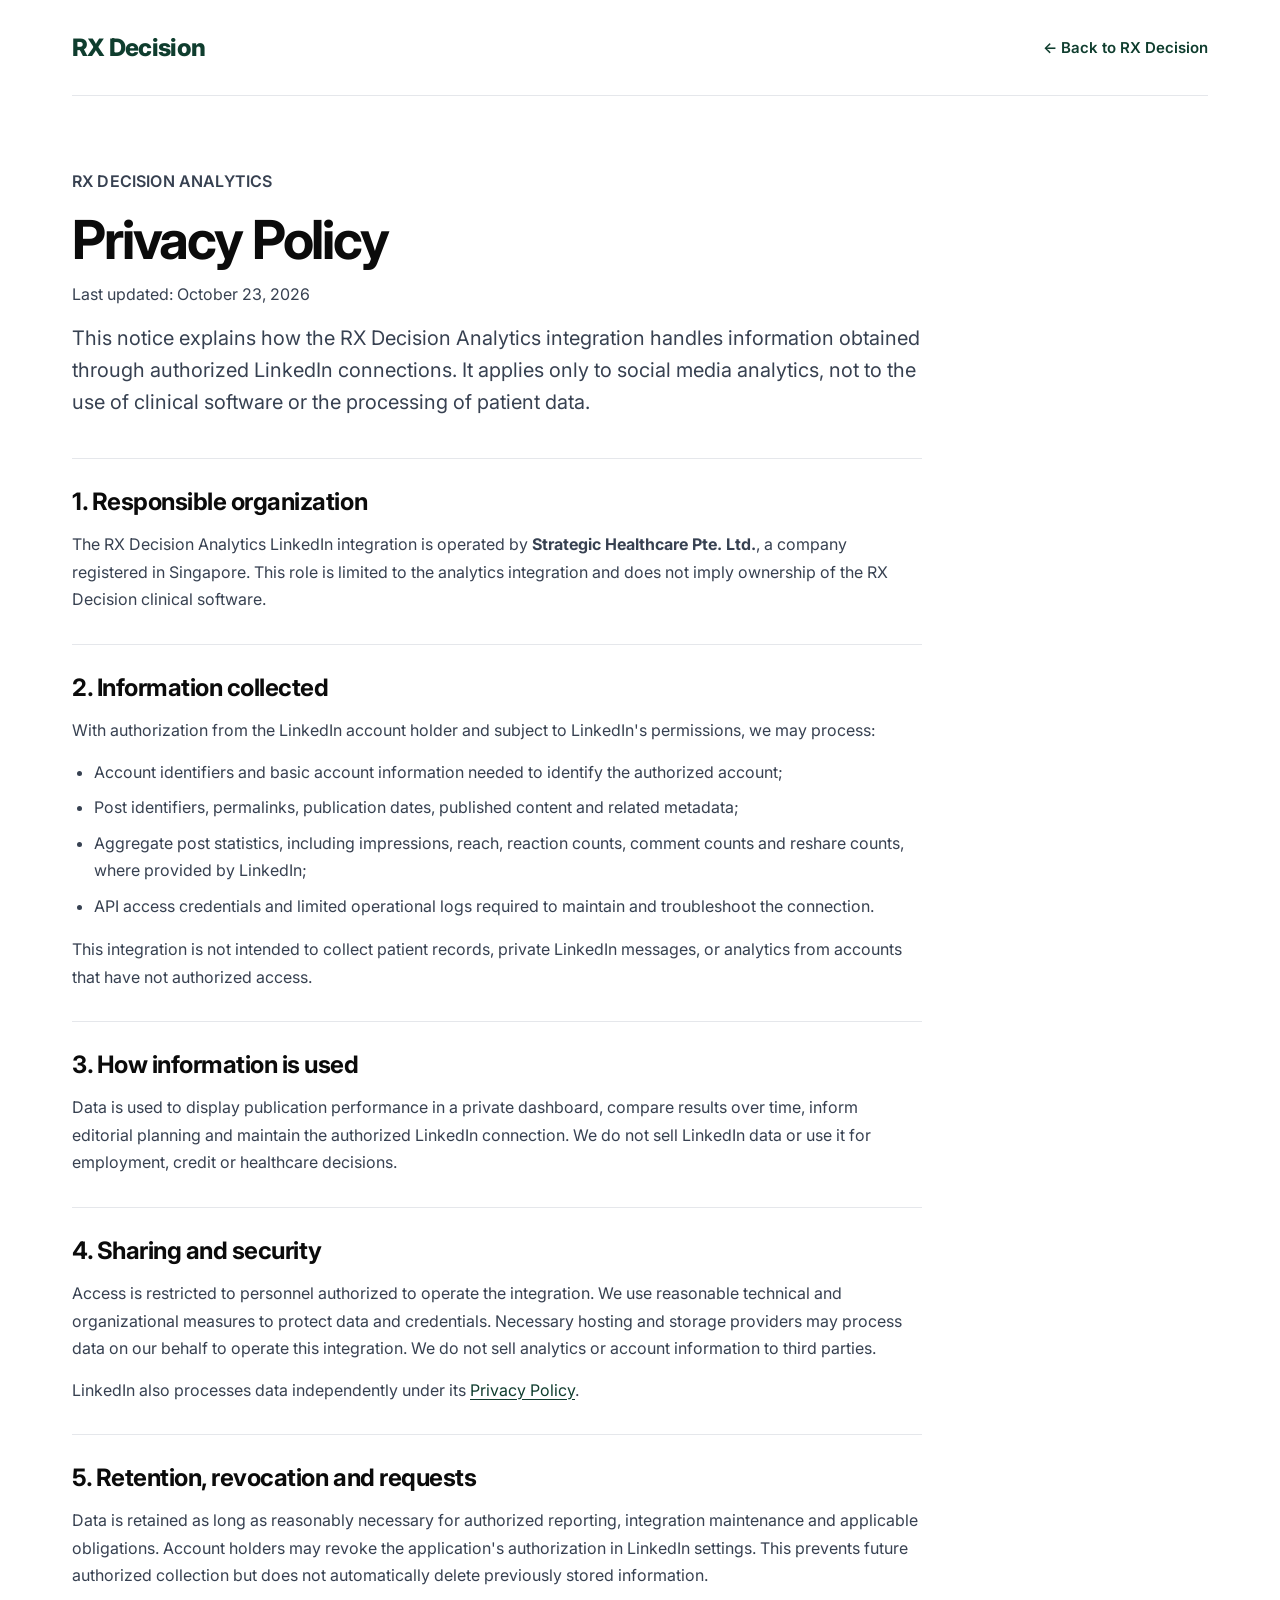
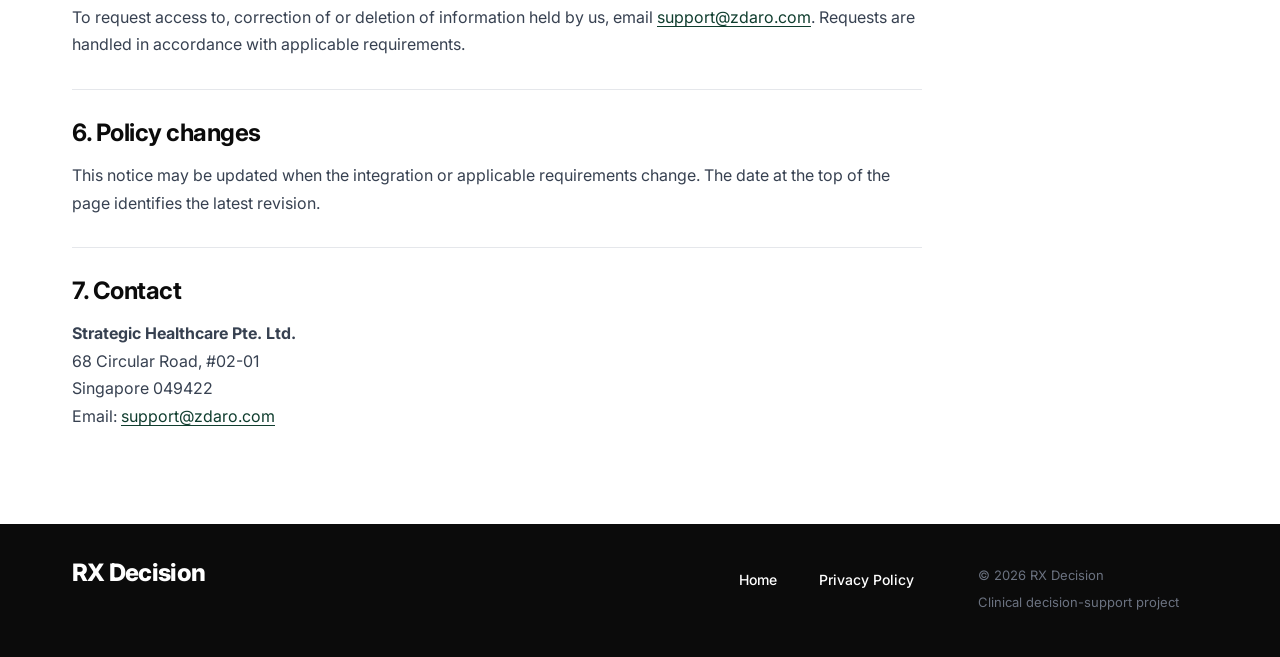
==== privacy.html @ 97bc3e49 "Add narrowly scoped privacy notice for LinkedIn Analytics" ====
<!doctype html>
<html lang="en">
<head>
  <meta charset="utf-8">
  <meta name="viewport" content="width=device-width, initial-scale=1">
  <title>Privacy Policy | RX Decision Analytics</title>
  <meta name="description" content="Privacy notice for the RX Decision Analytics LinkedIn integration, operated by Strategic Healthcare Pte. Ltd.">
  <meta name="theme-color" content="#0F3D2E">
  <link rel="canonical" href="https://rxdecision.com/privacy.html">
  <link rel="icon" type="image/svg+xml" href="/assets/favicon.svg">
  <link rel="preconnect" href="https://fonts.googleapis.com">
  <link rel="preconnect" href="https://fonts.gstatic.com" crossorigin>
  <link href="https://fonts.googleapis.com/css2?family=Inter:wght@400;500;600;700;800&display=swap" rel="stylesheet">
  <link rel="stylesheet" href="/styles.css">
  <style>
    .legal-brand{color:#0F3D2E;font-size:24px;letter-spacing:-.03em;font-weight:800}
    .legal-back{color:#0F3D2E;font-size:15px;font-weight:600}
    .legal-main{padding:72px 0 94px}
    .legal-copy{max-width:850px}
    .legal-copy h1{font-size:clamp(40px,4.2vw,58px);line-height:1.1;letter-spacing:-.04em;margin:0 0 12px}
    .legal-date{font-size:14px;color:#6B7280;margin:0 0 36px}
    .legal-intro{font-size:20px!important;line-height:1.6!important;color:#374151;margin-bottom:40px!important}
    .legal-copy section{border-top:1px solid #E5E7EB;margin-top:30px;padding-top:27px}
    .legal-copy h2{font-size:24px;letter-spacing:-.02em;line-height:1.3;margin:0 0 14px}
    .legal-copy p,.legal-copy li,.legal-copy address{font-size:16px;line-height:1.72;color:#374151}
    .legal-copy p{margin:0 0 14px}
    .legal-copy ul{padding-left:22px;margin:0 0 16px}
    .legal-copy li{margin-bottom:8px}
    .legal-copy a{color:#0F3D2E;text-decoration:underline;text-underline-offset:3px}
    .legal-copy address{font-style:normal}
    @media(max-width:820px){.legal-main{padding:48px 0 70px}.legal-intro{font-size:18px!important}}
    @media(max-width:520px){.legal-back{font-size:13px}.legal-brand{font-size:21px}.legal-copy h2{font-size:22px}.legal-copy p,.legal-copy li,.legal-copy address{font-size:15px}}
  </style>
</head>
<body>
  <header class="site-header">
    <div class="shell header-inner">
      <a class="legal-brand" href="/" aria-label="RX Decision home">RX Decision</a>
      <a class="legal-back" href="/">← Back to RX Decision</a>
    </div>
  </header>

  <main class="legal-main">
    <div class="shell">
      <article class="legal-copy">
        <p class="eyebrow">RX DECISION ANALYTICS</p>
        <h1>Privacy Policy</h1>
        <p class="legal-date">Last updated: October 23, 2026</p>
        <p class="legal-intro">
          This notice explains how the RX Decision Analytics integration handles information
          obtained through authorized LinkedIn connections. It applies only to social media
          analytics, not to the use of clinical software or the processing of patient data.
        </p>

        <section>
          <h2>1. Responsible organization</h2>
          <p>
            The RX Decision Analytics LinkedIn integration is operated by
            <strong>Strategic Healthcare Pte. Ltd.</strong>, a company registered in Singapore.
            This role is limited to the analytics integration and does not imply ownership
            of the RX Decision clinical software.
          </p>
        </section>
        <section>
          <h2>2. Information collected</h2>
          <p>With authorization from the LinkedIn account holder and subject to LinkedIn's permissions, we may process:</p>
          <ul>
            <li>Account identifiers and basic account information needed to identify the authorized account;</li>
            <li>Post identifiers, permalinks, publication dates, published content and related metadata;</li>
            <li>Aggregate post statistics, including impressions, reach, reaction counts, comment counts and reshare counts, where provided by LinkedIn;</li>
            <li>API access credentials and limited operational logs required to maintain and troubleshoot the connection.</li>
          </ul>
          <p>
            This integration is not intended to collect patient records, private LinkedIn messages,
            or analytics from accounts that have not authorized access.
          </p>
        </section>
        <section>
          <h2>3. How information is used</h2>
          <p>
            Data is used to display publication performance in a private dashboard, compare results
            over time, inform editorial planning and maintain the authorized LinkedIn connection.
            We do not sell LinkedIn data or use it for employment, credit or healthcare decisions.
          </p>
        </section>
        <section>
          <h2>4. Sharing and security</h2>
          <p>
            Access is restricted to personnel authorized to operate the integration. We use reasonable
            technical and organizational measures to protect data and credentials. Necessary hosting
            and storage providers may process data on our behalf to operate this integration.
            We do not sell analytics or account information to third parties.
          </p>
          <p>
            LinkedIn also processes data independently under its
            <a href="https://www.linkedin.com/legal/privacy-policy" rel="noopener noreferrer" target="_blank">Privacy Policy</a>.
          </p>
        </section>
        <section>
          <h2>5. Retention, revocation and requests</h2>
          <p>
            Data is retained as long as reasonably necessary for authorized reporting,
            integration maintenance and applicable obligations. Account holders may revoke
            the application's authorization in LinkedIn settings. This prevents future
            authorized collection but does not automatically delete previously stored information.
          </p>
          <p>
            To request access to, correction of or deletion of information held by us, email
            <a href="mailto:support@zdaro.com">support@zdaro.com</a>.
            Requests are handled in accordance with applicable requirements.
          </p>
        </section>
        <section>
          <h2>6. Policy changes</h2>
          <p>
            This notice may be updated when the integration or applicable requirements change.
            The date at the top of the page identifies the latest revision.
          </p>
        </section>
        <section>
          <h2>7. Contact</h2>
          <address>
            <strong>Strategic Healthcare Pte. Ltd.</strong><br>
            68 Circular Road, #02-01<br>
            Singapore 049422<br>
            Email: <a href="mailto:support@zdaro.com">support@zdaro.com</a>
          </address>
        </section>
      </article>
    </div>
  </main>

  <footer class="site-footer">
    <div class="shell footer-grid">
      <a href="/" class="legal-brand" style="color:#fff">RX Decision</a>
      <div class="footer-links">
        <a href="/">Home</a>
        <a href="/privacy.html" aria-current="page">Privacy Policy</a>
      </div>
      <div class="footer-meta">
        <p>© 2026 RX Decision</p>
        <p>Clinical decision-support project</p>
      </div>
    </div>
  </footer>
</body>
</html>
---- styles.css ----
:root {
  --green: #0F3D2E;
  --black: #0B0B0B;
  --cool-gray: #6B7280;
  --light-gray: #E5E7EB;
  --white: #FFFFFF;
  --shell: 1296px;
  --page-pad: 72px;
}

* { box-sizing: border-box; }
html { scroll-behavior: smooth; }
body {
  margin: 0;
  color: var(--black);
  background: var(--white);
  font-family: "Inter", Arial, sans-serif;
  -webkit-font-smoothing: antialiased;
  text-rendering: optimizeLegibility;
}
a { color: inherit; text-decoration: none; }
img { display: block; max-width: 100%; }
button, a { -webkit-tap-highlight-color: transparent; }

.shell {
  width: min(calc(100% - (var(--page-pad) * 2)), var(--shell));
  margin: 0 auto;
}

.site-header { background: var(--white); }
.header-inner {
  height: 96px;
  display: flex;
  align-items: center;
  justify-content: space-between;
  border-bottom: 1px solid var(--light-gray);
}
.brand img { width: 240px; height: auto; }
.desktop-nav { display: flex; align-items: center; gap: 38px; font-size: 16px; font-weight: 500; }
.desktop-nav > a:not(.button) { transition: color .2s ease; }
.desktop-nav > a:not(.button):hover { color: var(--green); }

.button {
  display: inline-flex;
  align-items: center;
  justify-content: center;
  gap: 10px;
  min-height: 56px;
  padding: 0 26px;
  border-radius: 8px;
  font-size: 17px;
  font-weight: 600;
  line-height: 1;
  transition: transform .18s ease, background .18s ease, color .18s ease, border-color .18s ease;
}
.button:hover { transform: translateY(-1px); }
.button-primary { background: var(--green); color: var(--white); }
.button-primary:hover { background: #0B3225; }
.button-nav { min-height: 52px; padding-inline: 23px; font-size: 16px; }
.button-outline { border: 1px solid var(--white); color: var(--white); min-width: 248px; }
.button-outline:hover { color: var(--green); background: var(--white); }

.menu-toggle, .mobile-menu { display: none; }

.hero { padding: 74px 0 92px; }
.hero-grid { display: block; }
.hero-copy { max-width: 850px; }
.eyebrow {
  margin: 0 0 22px;
  color: var(--cool-gray);
  font-size: 13px;
  line-height: 20px;
  font-weight: 600;
  letter-spacing: .01em;
}
.hero-copy h1 {
  max-width: 820px;
  margin: 0 0 20px;
  font-size: clamp(46px, 3.45vw, 50px);
  line-height: 1.08;
  letter-spacing: -0.035em;
  font-weight: 800;
}
.hero-support {
  margin: 0 0 30px;
  color: var(--green);
  font-size: 18px;
  line-height: 1.6;
  font-weight: 500;
}
.hero-support span { margin-left: 10px; }

.origin-section { border-top: 1px solid var(--light-gray); padding: 62px 0 56px; }
.origin-grid { display: grid; grid-template-columns: 208px 1fr; gap: 46px; align-items: center; }
.portrait { width: 208px; height: 208px; border-radius: 50%; object-fit: cover; }
.origin-copy .eyebrow { margin-bottom: 10px; }
.person-name { margin: 0 0 7px; font-size: 20px; line-height: 28px; font-weight: 700; }
.person-role { margin: 0 0 25px; color: var(--cool-gray); font-size: 16px; line-height: 24px; }
.origin-copy h2 { margin: 0 0 10px; font-size: 38px; line-height: 1.18; letter-spacing: -0.025em; }
.origin-body { margin: 0; color: var(--cool-gray); font-size: 19px; line-height: 1.55; }

.follow-section { background: var(--green); color: var(--white); padding: 48px 0 52px; }
.follow-grid { display: grid; grid-template-columns: 1fr auto; align-items: center; gap: 50px; }
.eyebrow-light { color: var(--white); opacity: .92; margin-bottom: 12px; }
.follow-section h2 { margin: 0 0 8px; font-size: 44px; line-height: 1.2; letter-spacing: -0.03em; }
.follow-section p:not(.eyebrow) { margin: 0; font-size: 18px; line-height: 28px; }

.site-footer { background: var(--black); color: var(--white); padding: 34px 0 38px; }
.footer-grid { display: grid; grid-template-columns: 1fr auto auto; align-items: start; gap: 64px; }
.footer-brand img { width: 220px; height: auto; }
.footer-links { display: flex; gap: 42px; padding-top: 13px; font-size: 14px; font-weight: 500; }
.footer-meta { padding-top: 7px; min-width: 230px; }
.footer-meta p { margin: 0 0 7px; color: var(--cool-gray); font-size: 13px; line-height: 20px; }

@media (max-width: 1100px) {
  :root { --page-pad: 40px; }
  .hero-copy h1 { font-size: 46px; }
  .desktop-nav { gap: 24px; }
}

@media (max-width: 820px) {
  :root { --page-pad: 22px; }
  .header-inner { height: 78px; }
  .brand img { width: 176px; }
  .desktop-nav { display: none; }
  .menu-toggle {
    display: inline-flex;
    width: 42px; height: 42px;
    padding: 11px;
    border: 0;
    border-radius: 8px;
    background: transparent;
    flex-direction: column;
    justify-content: center;
    gap: 5px;
  }
  .menu-toggle span { display: block; width: 20px; height: 2px; background: var(--black); }
  .mobile-menu {
    position: absolute;
    z-index: 20;
    left: 0; right: 0;
    display: grid;
    gap: 0;
    background: var(--white);
    border-bottom: 1px solid var(--light-gray);
    box-shadow: 0 16px 32px rgba(11,11,11,.08);
  }
  .mobile-menu[hidden] { display: none; }
  .mobile-menu a { padding: 18px 22px; border-top: 1px solid var(--light-gray); font-size: 16px; font-weight: 600; }

  .hero { padding: 48px 0 62px; }
  .hero-copy h1 { font-size: clamp(40px, 11.4vw, 50px); max-width: 680px; }
  .hero-support { font-size: 17px; }

  .origin-section { padding: 50px 0; }
  .origin-grid { grid-template-columns: 132px 1fr; gap: 28px; align-items: start; }
  .portrait { width: 132px; height: 132px; }
  .origin-copy h2 { font-size: 34px; }
  .origin-body { font-size: 17px; }

  .follow-grid { grid-template-columns: 1fr; gap: 26px; }
  .follow-action { justify-self: start; }
  .footer-grid { grid-template-columns: 1fr; gap: 28px; }
  .footer-links { padding-top: 0; }
  .footer-meta { padding-top: 0; }
}

@media (max-width: 520px) {
  :root { --page-pad: 20px; }
  .site-header { position: relative; }
  .hero { padding: 38px 0 50px; }
  .eyebrow { margin-bottom: 16px; font-size: 11px; line-height: 18px; }
  .hero-copy h1 { font-size: 40px; line-height: 1.1; letter-spacing: -0.035em; margin-bottom: 16px; }
  .hero-support { display: flex; flex-wrap: wrap; gap: 5px 10px; margin-bottom: 26px; font-size: 16px; line-height: 1.4; }
  .hero-support span { margin-left: 0; }
  .button { min-height: 52px; padding-inline: 22px; font-size: 16px; }

  .origin-grid { grid-template-columns: 1fr; gap: 22px; }
  .portrait { width: 160px; height: 160px; }
  .person-name { font-size: 18px; }
  .person-role { margin-bottom: 20px; }
  .origin-copy h2 { font-size: 32px; line-height: 1.18; }
  .origin-body { font-size: 16px; line-height: 1.55; }

  .follow-section { padding: 42px 0 46px; }
  .follow-section h2 { font-size: 38px; }
  .follow-section p:not(.eyebrow) { font-size: 16px; line-height: 25px; }
  .button-outline { min-width: 0; }

  .site-footer { padding: 30px 0 34px; }
  .footer-brand img { width: 190px; }
  .footer-links { gap: 28px; }
}

@media (prefers-reduced-motion: reduce) {
  html { scroll-behavior: auto; }
  *, *::before, *::after { transition-duration: .01ms !important; animation-duration: .01ms !important; }
}
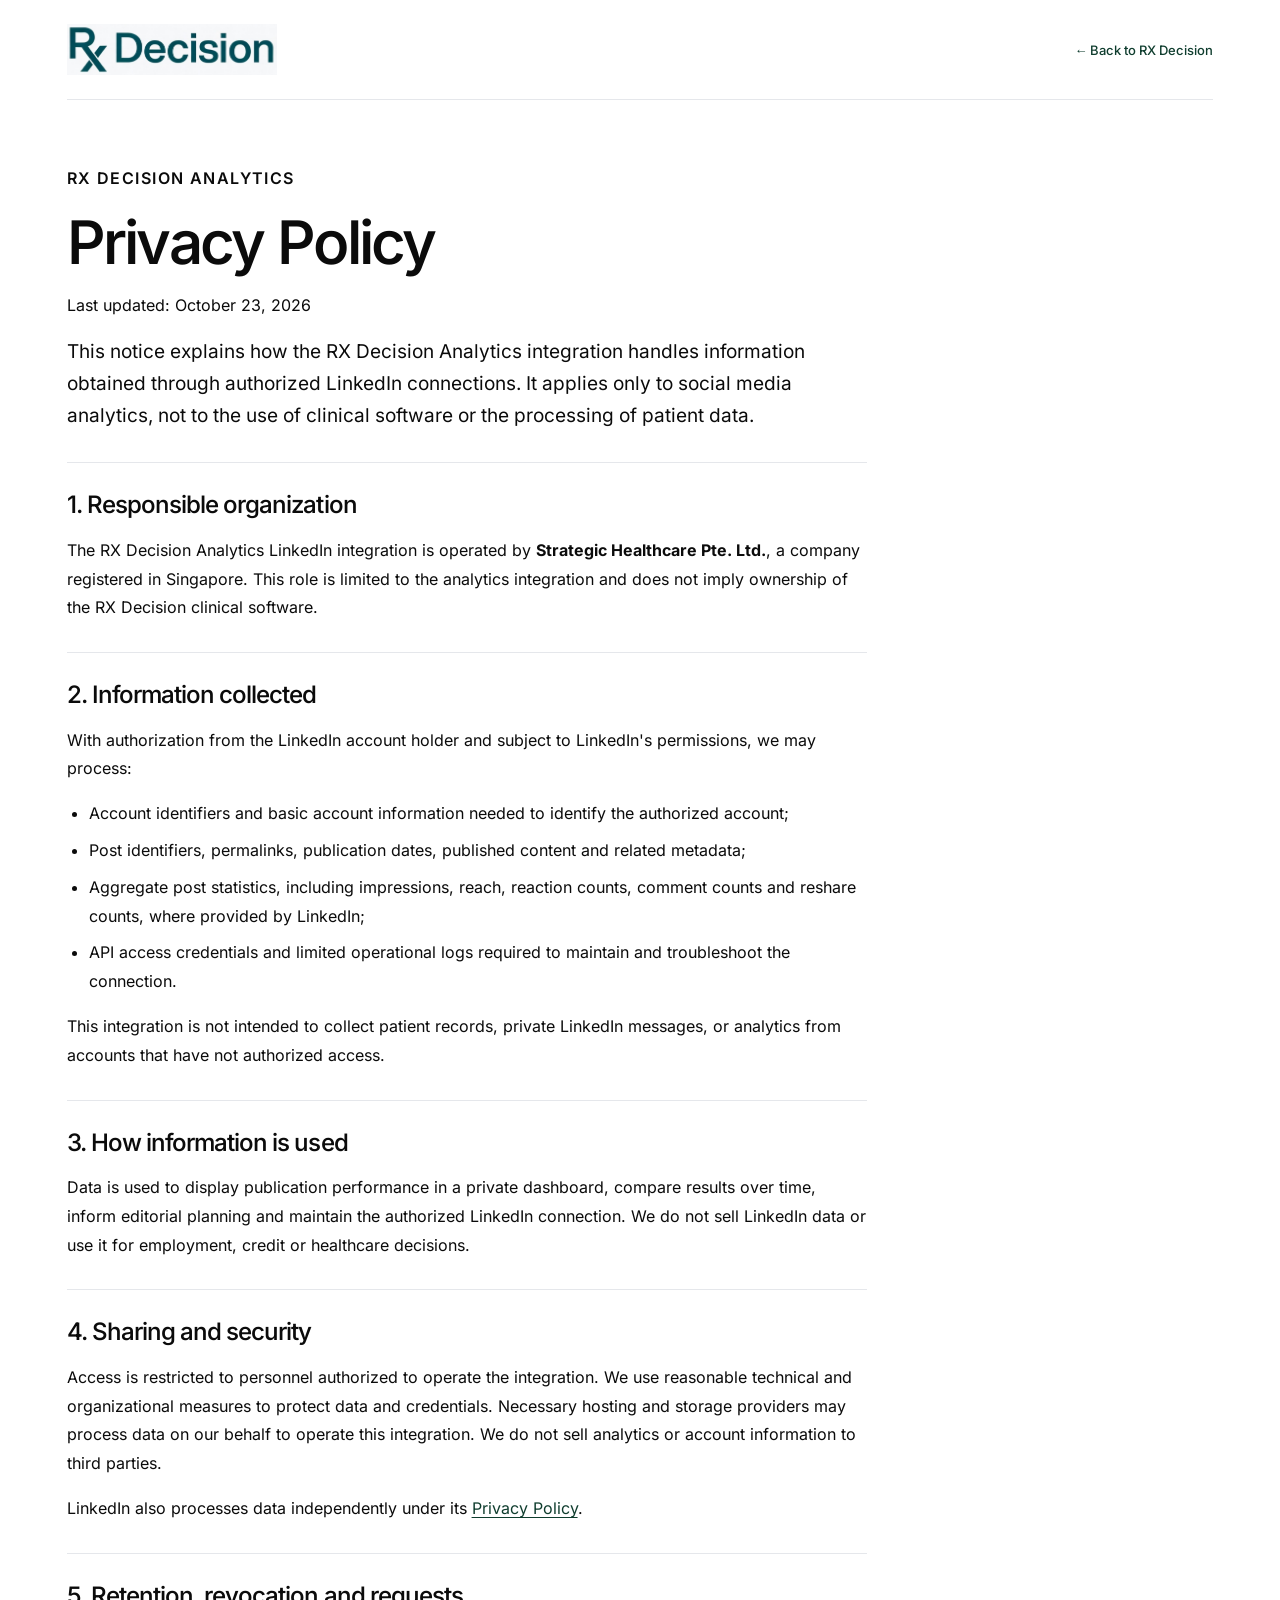
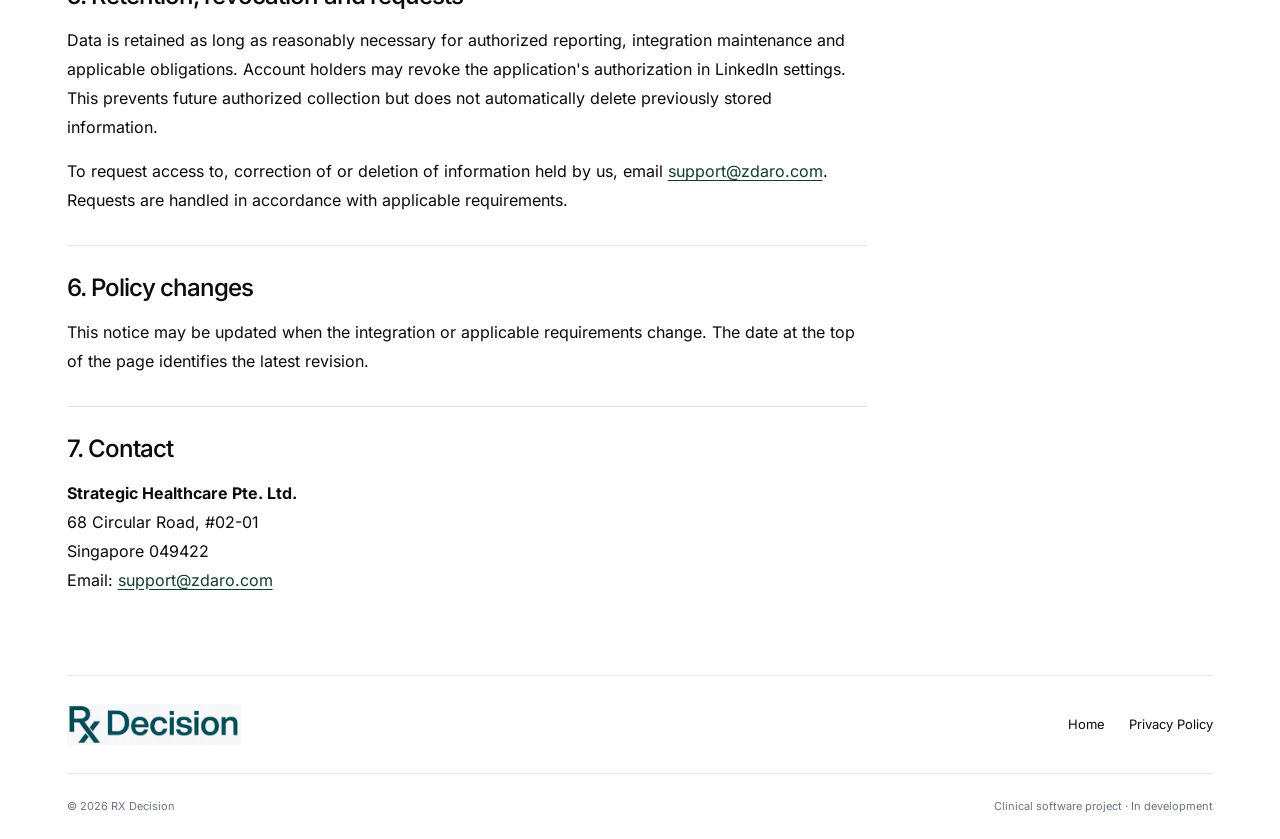
==== commit 6f015ef5: "Redesign RX Decision within original brand and preserve analytics privacy text" ====
--- a/privacy.html
+++ b/privacy.html
@@ -8,39 +8,19 @@
   <meta name="theme-color" content="#0F3D2E">
   <link rel="canonical" href="https://rxdecision.com/privacy.html">
   <link rel="icon" type="image/svg+xml" href="/assets/favicon.svg">
-  <link rel="preconnect" href="https://fonts.googleapis.com">
-  <link rel="preconnect" href="https://fonts.gstatic.com" crossorigin>
-  <link href="https://fonts.googleapis.com/css2?family=Inter:wght@400;500;600;700;800&display=swap" rel="stylesheet">
-  <link rel="stylesheet" href="/styles.css">
-  <style>
-    .legal-brand{color:#0F3D2E;font-size:24px;letter-spacing:-.03em;font-weight:800}
-    .legal-back{color:#0F3D2E;font-size:15px;font-weight:600}
-    .legal-main{padding:72px 0 94px}
-    .legal-copy{max-width:850px}
-    .legal-copy h1{font-size:clamp(40px,4.2vw,58px);line-height:1.1;letter-spacing:-.04em;margin:0 0 12px}
-    .legal-date{font-size:14px;color:#6B7280;margin:0 0 36px}
-    .legal-intro{font-size:20px!important;line-height:1.6!important;color:#374151;margin-bottom:40px!important}
-    .legal-copy section{border-top:1px solid #E5E7EB;margin-top:30px;padding-top:27px}
-    .legal-copy h2{font-size:24px;letter-spacing:-.02em;line-height:1.3;margin:0 0 14px}
-    .legal-copy p,.legal-copy li,.legal-copy address{font-size:16px;line-height:1.72;color:#374151}
-    .legal-copy p{margin:0 0 14px}
-    .legal-copy ul{padding-left:22px;margin:0 0 16px}
-    .legal-copy li{margin-bottom:8px}
-    .legal-copy a{color:#0F3D2E;text-decoration:underline;text-underline-offset:3px}
-    .legal-copy address{font-style:normal}
-    @media(max-width:820px){.legal-main{padding:48px 0 70px}.legal-intro{font-size:18px!important}}
-    @media(max-width:520px){.legal-back{font-size:13px}.legal-brand{font-size:21px}.legal-copy h2{font-size:22px}.legal-copy p,.legal-copy li,.legal-copy address{font-size:15px}}
-  </style>
+  <link rel="preload" href="/assets/fonts/inter-latin-variable.woff2" as="font" type="font/woff2" crossorigin>
+  <link rel="stylesheet" href="./styles.css?v=20261023">
 </head>
-<body>
-  <header class="site-header">
+<body id="top">
+  <a class="skip-link" href="#main-content">Skip to content</a>
+  <header class="site-header legal-header">
     <div class="shell header-inner">
-      <a class="legal-brand" href="/" aria-label="RX Decision home">RX Decision</a>
+      <a class="brand" href="/" aria-label="RX Decision home"><span class="original-logo"><img src="/assets/rx-decision-logo-original.jpg" alt="RX Decision" width="1031" height="1536" decoding="async"></span></a>
       <a class="legal-back" href="/">← Back to RX Decision</a>
     </div>
   </header>
 
-  <main class="legal-main">
+  <main id="main-content" class="legal-main" tabindex="-1">
     <div class="shell">
       <article class="legal-copy">
         <p class="eyebrow">RX DECISION ANALYTICS</p>
@@ -131,16 +111,12 @@
   </main>
 
   <footer class="site-footer">
-    <div class="shell footer-grid">
-      <a href="/" class="legal-brand" style="color:#fff">RX Decision</a>
-      <div class="footer-links">
-        <a href="/">Home</a>
-        <a href="/privacy.html" aria-current="page">Privacy Policy</a>
+    <div class="shell">
+      <div class="legal-footer-top">
+        <a class="footer-brand" href="/" aria-label="RX Decision home"><span class="original-logo"><img src="/assets/rx-decision-logo-original.jpg" alt="RX Decision" width="1031" height="1536" loading="lazy" decoding="async"></span></a>
+        <nav class="legal-footer-links" aria-label="Footer navigation"><a href="/">Home</a><a href="./privacy.html" aria-current="page">Privacy Policy</a></nav>
       </div>
-      <div class="footer-meta">
-        <p>© 2026 RX Decision</p>
-        <p>Clinical decision-support project</p>
-      </div>
+      <div class="footer-bottom"><p>© 2026 RX Decision</p><p>Clinical software project · In development</p></div>
     </div>
   </footer>
 </body>
--- a/styles.css
+++ b/styles.css
@@ -1,198 +1,251 @@
+@font-face {
+  font-family: "Inter";
+  font-style: normal;
+  font-weight: 100 900;
+  font-display: swap;
+  src: url("/assets/fonts/inter-latin-variable.woff2") format("woff2");
+}
+
 :root {
   --green: #0F3D2E;
   --black: #0B0B0B;
   --cool-gray: #6B7280;
   --light-gray: #E5E7EB;
   --white: #FFFFFF;
-  --shell: 1296px;
-  --page-pad: 72px;
+  --shell: 1240px;
+  --page-pad: clamp(24px, 5.2vw, 80px);
 }
 
 * { box-sizing: border-box; }
-html { scroll-behavior: smooth; }
-body {
-  margin: 0;
-  color: var(--black);
-  background: var(--white);
-  font-family: "Inter", Arial, sans-serif;
-  -webkit-font-smoothing: antialiased;
-  text-rendering: optimizeLegibility;
-}
+html { scroll-behavior: smooth; scroll-padding-top: 28px; }
+body { margin: 0; background: var(--white); color: var(--black); font-family: "Inter", Arial, sans-serif; -webkit-font-smoothing: antialiased; text-rendering: optimizeLegibility; }
+[hidden] { display: none !important; }
 a { color: inherit; text-decoration: none; }
+button, input, select { font: inherit; }
+button, a { -webkit-tap-highlight-color: transparent; }
+button { cursor: pointer; }
 img { display: block; max-width: 100%; }
-button, a { -webkit-tap-highlight-color: transparent; }
-
-.shell {
-  width: min(calc(100% - (var(--page-pad) * 2)), var(--shell));
-  margin: 0 auto;
-}
-
+:focus-visible { outline: 2px solid var(--green); outline-offset: 5px; }
+main:focus, section[tabindex="-1"]:focus { outline: none; }
+section { scroll-margin-top: 28px; }
+.shell { width: min(calc(100% - var(--page-pad) * 2), var(--shell)); margin-inline: auto; }
+.visually-hidden { position: absolute; width: 1px; height: 1px; padding: 0; margin: -1px; overflow: hidden; clip-path: inset(50%); white-space: nowrap; border: 0; }
+.skip-link { position: absolute; z-index: 100; top: 12px; left: 24px; padding: 14px 20px; background: var(--green); color: var(--white); transform: translateY(-160%); }
+.skip-link:focus { transform: translateY(0); outline: 2px solid var(--black); }
+
+/* The original bitmap is unchanged. This window only hides its empty margins. */
+.original-logo { position: relative; display: block; overflow: hidden; width: 210px; aspect-ratio: 855 / 205; }
+.original-logo img { position: absolute; width: 120.585%; max-width: none; height: auto; left: -10.292%; top: -331.707%; }
 .site-header { background: var(--white); }
-.header-inner {
-  height: 96px;
-  display: flex;
-  align-items: center;
-  justify-content: space-between;
-  border-bottom: 1px solid var(--light-gray);
-}
-.brand img { width: 240px; height: auto; }
-.desktop-nav { display: flex; align-items: center; gap: 38px; font-size: 16px; font-weight: 500; }
-.desktop-nav > a:not(.button) { transition: color .2s ease; }
-.desktop-nav > a:not(.button):hover { color: var(--green); }
-
-.button {
-  display: inline-flex;
-  align-items: center;
-  justify-content: center;
-  gap: 10px;
-  min-height: 56px;
-  padding: 0 26px;
-  border-radius: 8px;
-  font-size: 17px;
-  font-weight: 600;
-  line-height: 1;
-  transition: transform .18s ease, background .18s ease, color .18s ease, border-color .18s ease;
-}
-.button:hover { transform: translateY(-1px); }
+.header-inner { min-height: 100px; display: flex; align-items: center; justify-content: space-between; gap: 24px; border-bottom: 1px solid var(--light-gray); }
+.brand, .footer-brand { flex-shrink: 0; display: inline-block; }
+.desktop-nav { display: flex; align-items: center; gap: 34px; font-size: 14px; font-weight: 500; }
+.desktop-nav > a:not(.button) { padding-block: 15px; }
+.desktop-nav > a:not(.button):hover, .footer-link-group a:hover, .footer-bottom a:hover, .legal-back:hover { text-decoration: underline; text-underline-offset: 5px; }
+.button { display: inline-flex; align-items: center; justify-content: center; gap: 24px; min-height: 52px; border: 1px solid transparent; border-radius: 3px; padding: 15px 22px; font-size: 14px; font-weight: 550; line-height: 1.35; transition: background-color .16s ease, color .16s ease; }
+.button > [aria-hidden] { font-size: 19px; line-height: 1; }
 .button-primary { background: var(--green); color: var(--white); }
-.button-primary:hover { background: #0B3225; }
-.button-nav { min-height: 52px; padding-inline: 23px; font-size: 16px; }
-.button-outline { border: 1px solid var(--white); color: var(--white); min-width: 248px; }
-.button-outline:hover { color: var(--green); background: var(--white); }
-
+.button-primary:hover { background: var(--black); }
+.button-nav { min-height: 46px; padding: 12px 18px; gap: 20px; font-size: 13px; }
 .menu-toggle, .mobile-menu { display: none; }
 
-.hero { padding: 74px 0 92px; }
-.hero-grid { display: block; }
-.hero-copy { max-width: 850px; }
-.eyebrow {
-  margin: 0 0 22px;
-  color: var(--cool-gray);
-  font-size: 13px;
-  line-height: 20px;
-  font-weight: 600;
-  letter-spacing: .01em;
-}
-.hero-copy h1 {
-  max-width: 820px;
-  margin: 0 0 20px;
-  font-size: clamp(46px, 3.45vw, 50px);
-  line-height: 1.08;
-  letter-spacing: -0.035em;
-  font-weight: 800;
-}
-.hero-support {
-  margin: 0 0 30px;
-  color: var(--green);
-  font-size: 18px;
-  line-height: 1.6;
-  font-weight: 500;
-}
-.hero-support span { margin-left: 10px; }
-
-.origin-section { border-top: 1px solid var(--light-gray); padding: 62px 0 56px; }
-.origin-grid { display: grid; grid-template-columns: 208px 1fr; gap: 46px; align-items: center; }
-.portrait { width: 208px; height: 208px; border-radius: 50%; object-fit: cover; }
-.origin-copy .eyebrow { margin-bottom: 10px; }
-.person-name { margin: 0 0 7px; font-size: 20px; line-height: 28px; font-weight: 700; }
-.person-role { margin: 0 0 25px; color: var(--cool-gray); font-size: 16px; line-height: 24px; }
-.origin-copy h2 { margin: 0 0 10px; font-size: 38px; line-height: 1.18; letter-spacing: -0.025em; }
-.origin-body { margin: 0; color: var(--cool-gray); font-size: 19px; line-height: 1.55; }
-
-.follow-section { background: var(--green); color: var(--white); padding: 48px 0 52px; }
-.follow-grid { display: grid; grid-template-columns: 1fr auto; align-items: center; gap: 50px; }
-.eyebrow-light { color: var(--white); opacity: .92; margin-bottom: 12px; }
-.follow-section h2 { margin: 0 0 8px; font-size: 44px; line-height: 1.2; letter-spacing: -0.03em; }
-.follow-section p:not(.eyebrow) { margin: 0; font-size: 18px; line-height: 28px; }
-
-.site-footer { background: var(--black); color: var(--white); padding: 34px 0 38px; }
-.footer-grid { display: grid; grid-template-columns: 1fr auto auto; align-items: start; gap: 64px; }
-.footer-brand img { width: 220px; height: auto; }
-.footer-links { display: flex; gap: 42px; padding-top: 13px; font-size: 14px; font-weight: 500; }
-.footer-meta { padding-top: 7px; min-width: 230px; }
-.footer-meta p { margin: 0 0 7px; color: var(--cool-gray); font-size: 13px; line-height: 20px; }
-
+.eyebrow { margin: 0; color: var(--cool-gray); font-size: 11px; line-height: 1.6; font-weight: 600; letter-spacing: .09em; text-transform: uppercase; }
+.hero { padding: 58px 0 30px; }
+.hero-intro { display: flex; justify-content: space-between; align-items: center; gap: 24px; margin-bottom: 30px; }
+.development-status { margin: 0; padding-left: 12px; border-left: 2px solid var(--green); color: var(--green); font-size: 12px; line-height: 1.5; white-space: nowrap; }
+.hero-grid { display: grid; grid-template-columns: minmax(0, 1fr) 240px; gap: 48px; align-items: end; }
+.hero h1 { margin: 0; font-size: clamp(46px, 5.35vw, 78px); font-weight: 560; line-height: 1.04; letter-spacing: -.055em; }
+.hero h1 > span { display: block; }
+.hero-emphasis { color: var(--green); }
+.hero-description { max-width: 560px; margin: 28px 0 25px; font-size: 17px; line-height: 1.7; color: var(--cool-gray); }
+.hero-note { padding-left: 25px; border-left: 1px solid var(--light-gray); margin-bottom: 2px; }
+.hero-note .eyebrow { font-size: 10px; letter-spacing: .06em; }
+.clinical-question { margin: 16px 0 14px; font-size: 23px; line-height: 1.36; font-weight: 500; letter-spacing: -.025em; }
+.note-body { color: var(--cool-gray); font-size: 14px; line-height: 1.65; margin: 0; }
+.hero-signature { display: flex; gap: 28px; margin: 44px 0 0; color: var(--green); font-size: 12px; line-height: 1.5; font-weight: 500; }
+.hero-signature span + span { padding-left: 28px; border-left: 1px solid var(--light-gray); }
+
+.origin-section { border-top: 1px solid var(--light-gray); padding: 72px 0 80px; }
+.origin-grid { display: grid; grid-template-columns: 270px minmax(0, 1fr); gap: 80px; align-items: start; }
+.origin-profile { padding-top: 4px; }
+.portrait { width: 100px; height: 130px; object-fit: contain; border-radius: 2px; margin-bottom: 20px; }
+.person-name { font-size: 19px; line-height: 1.4; font-weight: 600; letter-spacing: -.025em; margin: 0 0 8px; }
+.person-role { color: var(--cool-gray); font-size: 13px; line-height: 1.75; margin: 0; }
+h2 { font-size: clamp(32px, 3.4vw, 46px); line-height: 1.12; letter-spacing: -.04em; font-weight: 530; }
+.origin-copy .eyebrow { margin-bottom: 18px; }
+.origin-copy h2 { margin: 0 0 24px; }
+.origin-copy > p:not(.eyebrow) { max-width: 640px; margin: 0 0 16px; font-size: 17px; line-height: 1.75; color: var(--cool-gray); }
+.origin-copy > p:last-child { margin-bottom: 0; }
+
+.principles-section { padding: 64px 0 46px; background: var(--green); color: var(--white); }
+.eyebrow-light { color: var(--light-gray); }
+.principles-header { display: grid; grid-template-columns: 270px minmax(0, 1fr); gap: 80px; align-items: start; padding-bottom: 36px; }
+.principles-header > .eyebrow { padding-top: 7px; }
+.principles-header h2 { margin: 0 0 16px; }
+.principles-intro { margin: 0; color: var(--light-gray); font-size: 14px; line-height: 1.6; }
+.principles-list { list-style: none; margin: 0; padding: 0; }
+.principles-list li { display: grid; grid-template-columns: 54px minmax(0, .95fr) minmax(0, 1fr); gap: 36px; padding: 28px 0; border-top: 1px solid rgb(229 231 235 / 25%); align-items: start; }
+.principle-number { font-size: 11px; line-height: 1.8; font-variant-numeric: tabular-nums; color: var(--light-gray); padding-top: 4px; }
+.principles-list h3 { margin: 0; font-size: 24px; font-weight: 500; line-height: 1.3; letter-spacing: -.025em; }
+.principles-list p { margin: 0; max-width: 410px; color: var(--light-gray); font-size: 15px; line-height: 1.75; }
+
+.follow-section { padding: 62px 0 66px; }
+.follow-grid { display: grid; grid-template-columns: minmax(0, 1fr) auto; gap: 48px; align-items: center; }
+.follow-grid .eyebrow { margin-bottom: 14px; }
+.follow-grid h2 { margin: 0 0 16px; font-size: 42px; }
+.follow-description { max-width: 520px; font-size: 16px; line-height: 1.7; color: var(--cool-gray); margin: 0; }
+
+.site-footer { color: var(--black); background: var(--white); }
+.site-footer > .shell { border-top: 1px solid var(--light-gray); }
+.footer-top { display: grid; grid-template-columns: 1fr auto; gap: 48px; padding: 38px 0 30px; }
+.footer-brand .original-logo { width: 174px; }
+.footer-description { color: var(--cool-gray); font-size: 12px; line-height: 1.7; margin: 14px 0 0; }
+.footer-navigation { display: flex; gap: 76px; padding-top: 4px; }
+.footer-label { margin: 0 0 9px; color: var(--cool-gray); text-transform: uppercase; font-size: 10px; line-height: 1.6; font-weight: 600; letter-spacing: .08em; }
+.footer-link-group a { display: block; min-height: 34px; padding: 6px 0; font-size: 13px; line-height: 1.7; }
+.footer-link-group a > [aria-hidden] { margin-left: 7px; }
+.footer-bottom { display: flex; justify-content: space-between; align-items: center; gap: 20px; min-height: 66px; padding: 16px 0; border-top: 1px solid var(--light-gray); font-size: 11px; line-height: 1.7; color: var(--cool-gray); }
+.footer-bottom p { margin: 0; }
+.footer-bottom > a { color: var(--black); padding-block: 8px; }
+
+/* Shared presentation for the existing privacy notice; its text is unchanged. */
+.legal-main { padding: 64px 0 80px; }
+.legal-copy { max-width: 800px; }
+.legal-copy h1 { font-size: clamp(40px, 5vw, 60px); font-weight: 550; line-height: 1.1; letter-spacing: -.045em; margin: 16px 0; }
+.legal-date { font-size: 13px; color: var(--cool-gray); margin: 0 0 32px; }
+.legal-copy .legal-intro { font-size: 19px; line-height: 1.7; color: var(--black); }
+.legal-copy section { border-top: 1px solid var(--light-gray); margin-top: 30px; padding-top: 26px; }
+.legal-copy h2 { font-size: 24px; line-height: 1.35; margin: 0 0 14px; }
+.legal-copy p, .legal-copy li, .legal-copy address { font-size: 16px; line-height: 1.8; color: var(--black); }
+.legal-copy p { margin: 0 0 16px; }
+.legal-copy ul { padding-left: 22px; margin: 0 0 16px; }
+.legal-copy li { margin-bottom: 8px; }
+.legal-copy a { color: var(--green); text-decoration: underline; text-underline-offset: 3px; overflow-wrap: anywhere; }
+.legal-copy address { font-style: normal; }
+.legal-back { font-size: 13px; font-weight: 500; color: var(--green); padding-block: 12px; }
+.legal-footer-top { display: flex; justify-content: space-between; align-items: center; padding-block: 28px; gap: 24px; }
+.legal-footer-links { display: flex; gap: 24px; font-size: 13px; }
+.legal-footer-links a { padding-block: 12px; }
+
+@media (min-width: 1440px) {
+  .hero-grid { gap: 72px; grid-template-columns: minmax(0, 1fr) 260px; }
+}
 @media (max-width: 1100px) {
   :root { --page-pad: 40px; }
-  .hero-copy h1 { font-size: 46px; }
+  .hero-grid { grid-template-columns: minmax(0, 1fr) 210px; gap: 30px; }
+  .hero h1 { font-size: 58px; }
+  .hero-note { padding-left: 20px; }
+  .clinical-question { font-size: 20px; }
   .desktop-nav { gap: 24px; }
-}
-
-@media (max-width: 820px) {
-  :root { --page-pad: 22px; }
-  .header-inner { height: 78px; }
-  .brand img { width: 176px; }
+  .origin-grid, .principles-header { grid-template-columns: 220px minmax(0, 1fr); gap: 48px; }
+  .footer-navigation { gap: 44px; }
+}
+@media (max-width: 860px) {
+  :root { --page-pad: 32px; }
+  .header-inner { min-height: 82px; }
+  .brand .original-logo { width: 180px; }
   .desktop-nav { display: none; }
-  .menu-toggle {
-    display: inline-flex;
-    width: 42px; height: 42px;
-    padding: 11px;
-    border: 0;
-    border-radius: 8px;
-    background: transparent;
-    flex-direction: column;
-    justify-content: center;
-    gap: 5px;
-  }
-  .menu-toggle span { display: block; width: 20px; height: 2px; background: var(--black); }
-  .mobile-menu {
-    position: absolute;
-    z-index: 20;
-    left: 0; right: 0;
-    display: grid;
-    gap: 0;
-    background: var(--white);
-    border-bottom: 1px solid var(--light-gray);
-    box-shadow: 0 16px 32px rgba(11,11,11,.08);
-  }
-  .mobile-menu[hidden] { display: none; }
-  .mobile-menu a { padding: 18px 22px; border-top: 1px solid var(--light-gray); font-size: 16px; font-weight: 600; }
-
-  .hero { padding: 48px 0 62px; }
-  .hero-copy h1 { font-size: clamp(40px, 11.4vw, 50px); max-width: 680px; }
-  .hero-support { font-size: 17px; }
-
-  .origin-section { padding: 50px 0; }
-  .origin-grid { grid-template-columns: 132px 1fr; gap: 28px; align-items: start; }
-  .portrait { width: 132px; height: 132px; }
-  .origin-copy h2 { font-size: 34px; }
-  .origin-body { font-size: 17px; }
-
-  .follow-grid { grid-template-columns: 1fr; gap: 26px; }
-  .follow-action { justify-self: start; }
-  .footer-grid { grid-template-columns: 1fr; gap: 28px; }
-  .footer-links { padding-top: 0; }
-  .footer-meta { padding-top: 0; }
-}
-
-@media (max-width: 520px) {
+  .menu-toggle { display: inline-flex; align-items: center; gap: 14px; min-height: 44px; background: var(--white); color: var(--black); padding: 8px 0 8px 12px; border: 0; }
+  .menu-label { font-size: 13px; font-weight: 500; }
+  .menu-icon { display: grid; gap: 6px; width: 20px; }
+  .menu-icon span { display: block; height: 1px; width: 20px; background: var(--black); transition: transform .16s ease; }
+  .menu-toggle[aria-expanded="true"] .menu-icon span:first-child { transform: translateY(3.5px) rotate(45deg); }
+  .menu-toggle[aria-expanded="true"] .menu-icon span:last-child { transform: translateY(-3.5px) rotate(-45deg); }
+  .mobile-menu { display: grid; padding-bottom: 12px; border-bottom: 1px solid var(--light-gray); }
+  .mobile-menu a { display: flex; justify-content: space-between; padding: 18px 0; min-height: 54px; font-size: 15px; border-top: 1px solid var(--light-gray); }
+  .mobile-menu a:first-child { border-top: 0; }
+  .hero { padding-top: 42px; }
+  .hero-grid { grid-template-columns: 1fr; gap: 28px; }
+  .hero h1 { font-size: clamp(42px, 7.4vw, 64px); }
+  .hero-description { max-width: 570px; }
+  .hero-note { display: none; }
+  .hero-signature { margin-top: 36px; }
+  .origin-section { padding: 56px 0; }
+  .origin-grid { grid-template-columns: 190px minmax(0, 1fr); gap: 36px; }
+  .person-name { font-size: 17px; }
+  .origin-copy > p:not(.eyebrow) { font-size: 16px; }
+  .principles-section { padding: 52px 0 26px; }
+  .principles-header { grid-template-columns: 190px minmax(0, 1fr); gap: 36px; }
+  .principles-list li { grid-template-columns: 30px minmax(0, .95fr) minmax(0, 1fr); gap: 24px; }
+  .principles-list h3 { font-size: 21px; }
+  .principles-list p { font-size: 14px; }
+  .follow-grid { gap: 32px; }
+  .follow-grid h2 { font-size: 36px; }
+  .footer-top { gap: 32px; }
+  .footer-navigation { gap: 32px; }
+  .footer-bottom { flex-wrap: wrap; }
+}
+@media (max-width: 620px) {
+  :root { --page-pad: 24px; }
+  .header-inner { min-height: 76px; gap: 16px; }
+  .brand .original-logo { width: 168px; }
+  .hero { padding: 34px 0 25px; }
+  .hero-intro { display: block; margin-bottom: 26px; }
+  .hero-intro .eyebrow { font-size: 10px; letter-spacing: .065em; max-width: 290px; }
+  .development-status { font-size: 11px; margin-top: 14px; }
+  .hero h1 { font-size: clamp(34px, 9.45vw, 54px); letter-spacing: -.055em; line-height: 1.08; }
+  .hero-description { margin-top: 23px; font-size: 15px; line-height: 1.75; }
+  .button { min-height: 50px; font-size: 13px; padding: 14px 18px; gap: 26px; }
+  .hero-signature { gap: 17px; font-size: 11px; margin-top: 30px; }
+  .hero-signature span + span { padding-left: 17px; }
+  .origin-section { padding: 44px 0 48px; }
+  .origin-grid { grid-template-columns: 1fr; gap: 30px; }
+  .origin-profile { display: grid; grid-template-columns: 70px minmax(0, 1fr); grid-template-rows: auto auto; column-gap: 18px; align-content: start; }
+  .portrait { width: 70px; height: 91px; grid-row: 1 / 3; margin: 0; }
+  .person-name { align-self: end; margin-bottom: 5px; font-size: 17px; }
+  .person-role { font-size: 12px; line-height: 1.7; }
+  .origin-copy .eyebrow { margin-bottom: 14px; }
+  .origin-copy h2 { font-size: 33px; margin-bottom: 20px; }
+  .origin-copy > p:not(.eyebrow) { font-size: 15px; line-height: 1.8; }
+  .principles-section { padding: 42px 0 20px; }
+  .principles-header { grid-template-columns: 1fr; gap: 16px; padding-bottom: 28px; }
+  .principles-header > .eyebrow { padding: 0; }
+  .principles-header h2 { font-size: 34px; }
+  .principles-intro { font-size: 12px; }
+  .principles-list li { grid-template-columns: 24px minmax(0, 1fr); column-gap: 18px; row-gap: 12px; padding: 24px 0; }
+  .principle-number { grid-column: 1; grid-row: 1; font-size: 10px; }
+  .principles-list h3 { grid-column: 2; font-size: 22px; }
+  .principles-list p { grid-column: 2; font-size: 14px; }
+  .follow-section { padding: 44px 0 48px; }
+  .follow-grid { grid-template-columns: 1fr; gap: 25px; }
+  .follow-grid h2 { font-size: 34px; }
+  .follow-description { font-size: 15px; }
+  .follow-grid > .button { justify-self: start; }
+  .footer-top { grid-template-columns: 1fr; gap: 28px; padding: 30px 0; }
+  .footer-navigation { display: grid; grid-template-columns: .75fr 1.25fr; gap: 20px; }
+  .footer-description { font-size: 11px; }
+  .footer-link-group a { min-height: 40px; font-size: 12px; padding-block: 9px; }
+  .footer-bottom { display: grid; grid-template-columns: 1fr auto; font-size: 10px; gap: 4px 16px; padding: 18px 0 22px; }
+  .footer-bottom p:nth-child(2) { grid-column: 1 / -1; grid-row: 2; }
+  .footer-bottom a { grid-column: 2; grid-row: 1; }
+  .legal-main { padding: 40px 0 55px; }
+  .legal-copy h1 { font-size: 40px; }
+  .legal-copy .legal-intro { font-size: 17px; }
+  .legal-copy p, .legal-copy li, .legal-copy address { font-size: 15px; }
+  .legal-copy h2 { font-size: 22px; }
+  .legal-header .original-logo { width: 145px; }
+  .legal-back { font-size: 11px; }
+  .legal-footer-top { align-items: start; flex-direction: column; gap: 20px; }
+}
+@media (max-width: 360px) {
   :root { --page-pad: 20px; }
-  .site-header { position: relative; }
-  .hero { padding: 38px 0 50px; }
-  .eyebrow { margin-bottom: 16px; font-size: 11px; line-height: 18px; }
-  .hero-copy h1 { font-size: 40px; line-height: 1.1; letter-spacing: -0.035em; margin-bottom: 16px; }
-  .hero-support { display: flex; flex-wrap: wrap; gap: 5px 10px; margin-bottom: 26px; font-size: 16px; line-height: 1.4; }
-  .hero-support span { margin-left: 0; }
-  .button { min-height: 52px; padding-inline: 22px; font-size: 16px; }
-
-  .origin-grid { grid-template-columns: 1fr; gap: 22px; }
-  .portrait { width: 160px; height: 160px; }
-  .person-name { font-size: 18px; }
-  .person-role { margin-bottom: 20px; }
-  .origin-copy h2 { font-size: 32px; line-height: 1.18; }
-  .origin-body { font-size: 16px; line-height: 1.55; }
-
-  .follow-section { padding: 42px 0 46px; }
-  .follow-section h2 { font-size: 38px; }
-  .follow-section p:not(.eyebrow) { font-size: 16px; line-height: 25px; }
-  .button-outline { min-width: 0; }
-
-  .site-footer { padding: 30px 0 34px; }
-  .footer-brand img { width: 190px; }
-  .footer-links { gap: 28px; }
-}
-
+  .brand .original-logo { width: 150px; }
+  .hero h1 { font-size: 34px; }
+  .hero-signature { gap: 13px; font-size: 10px; }
+  .hero-signature span + span { padding-left: 13px; }
+  .footer-navigation { grid-template-columns: 1fr; }
+  .legal-header .original-logo { width: 128px; }
+}
 @media (prefers-reduced-motion: reduce) {
   html { scroll-behavior: auto; }
   *, *::before, *::after { transition-duration: .01ms !important; animation-duration: .01ms !important; }
 }
+@media print {
+  .site-header, .skip-link, .menu-toggle, .mobile-menu, .hero-note, .follow-section { display: none !important; }
+  .shell { width: 100%; }
+  .hero { padding-top: 0; }
+  .principles-section { color: var(--black); background: var(--white); }
+  .principles-section p, .principle-number, .eyebrow-light { color: var(--black); }
+  .principles-list li { border-color: var(--light-gray); }
+  .origin-section, .principles-list li { break-inside: avoid; }
+}
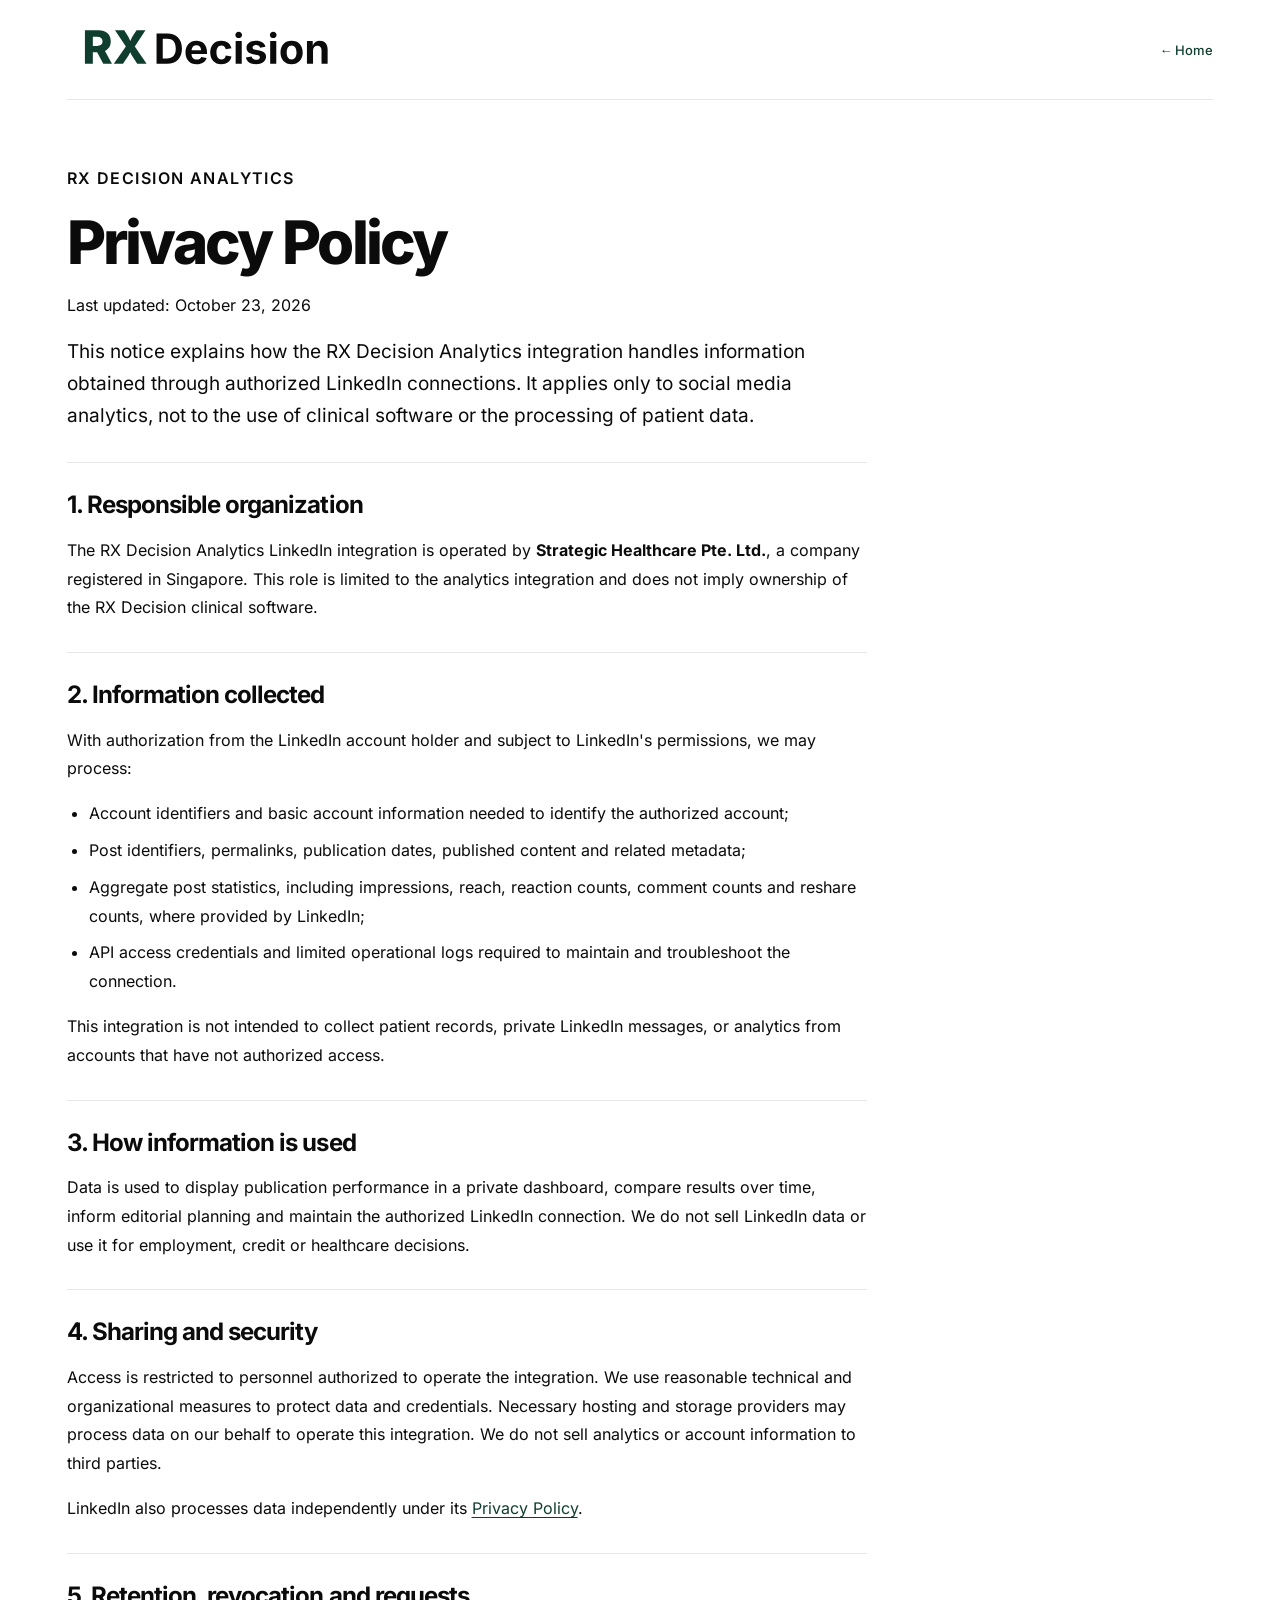
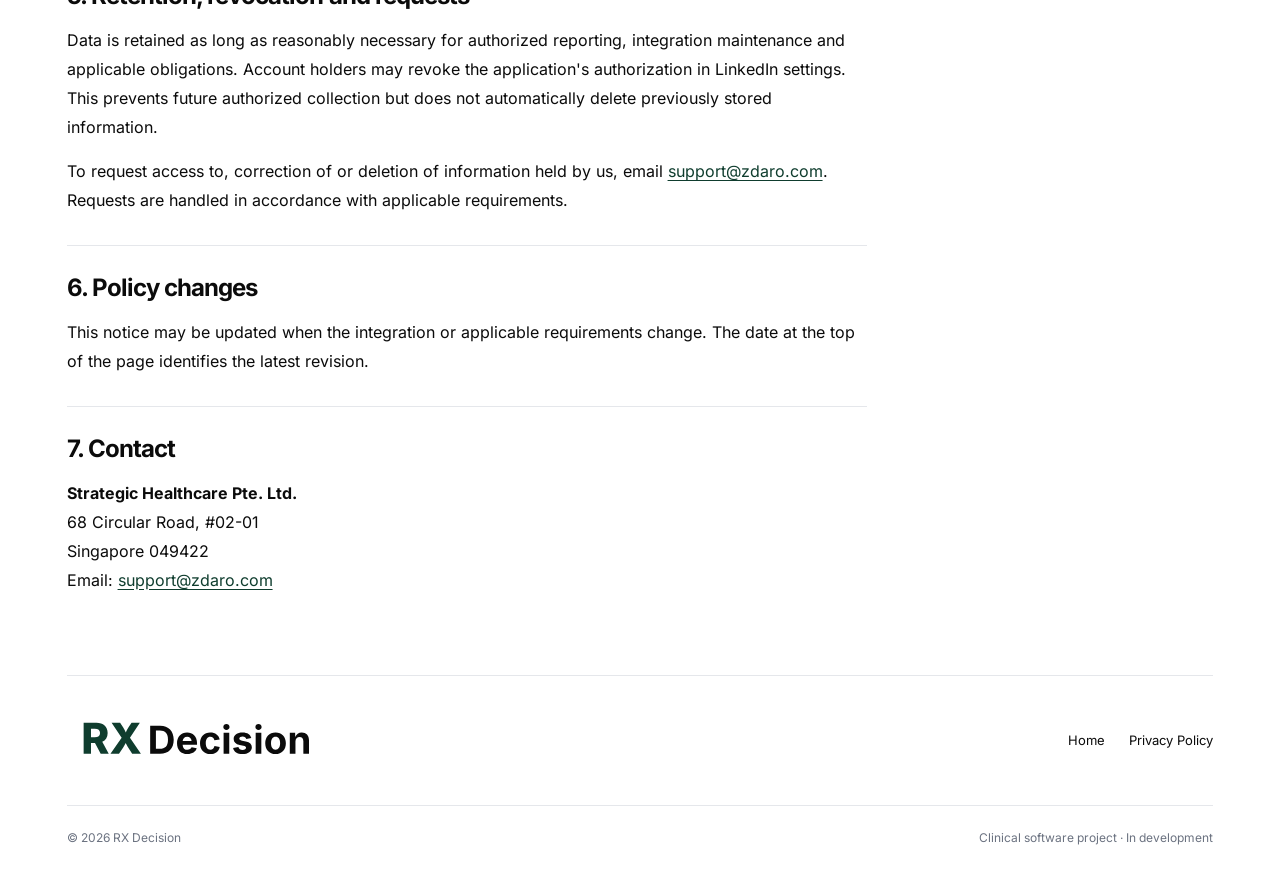
==== commit 0cf6eaa8: "Restore approved Brand v1 assets and align RX Decision website typography" ====
--- a/privacy.html
+++ b/privacy.html
@@ -7,16 +7,17 @@
   <meta name="description" content="Privacy notice for the RX Decision Analytics LinkedIn integration, operated by Strategic Healthcare Pte. Ltd.">
   <meta name="theme-color" content="#0F3D2E">
   <link rel="canonical" href="https://rxdecision.com/privacy.html">
-  <link rel="icon" type="image/svg+xml" href="/assets/favicon.svg">
+  <link rel="icon" type="image/png" sizes="512x512" href="/assets/brand/rx_decision_app_icon_512.png">
+  <link rel="apple-touch-icon" href="/assets/brand/rx_decision_app_icon_512.png">
   <link rel="preload" href="/assets/fonts/inter-latin-variable.woff2" as="font" type="font/woff2" crossorigin>
-  <link rel="stylesheet" href="./styles.css?v=20261023">
+  <link rel="stylesheet" href="./styles.css?v=20261023-brand-v1">
 </head>
 <body id="top">
   <a class="skip-link" href="#main-content">Skip to content</a>
   <header class="site-header legal-header">
     <div class="shell header-inner">
-      <a class="brand" href="/" aria-label="RX Decision home"><span class="original-logo"><img src="/assets/rx-decision-logo-original.jpg" alt="RX Decision" width="1031" height="1536" decoding="async"></span></a>
-      <a class="legal-back" href="/">← Back to RX Decision</a>
+      <a class="brand" href="/" aria-label="RX Decision home"><span class="brand-wordmark"><img src="/assets/brand/rx_decision_logo_horizontal.svg" alt="RX Decision" width="1600" height="360" decoding="async"></span></a>
+      <a class="legal-back" href="/">← Home</a>
     </div>
   </header>
 
@@ -113,7 +114,7 @@
   <footer class="site-footer">
     <div class="shell">
       <div class="legal-footer-top">
-        <a class="footer-brand" href="/" aria-label="RX Decision home"><span class="original-logo"><img src="/assets/rx-decision-logo-original.jpg" alt="RX Decision" width="1031" height="1536" loading="lazy" decoding="async"></span></a>
+        <a class="footer-brand" href="/" aria-label="RX Decision home"><span class="brand-wordmark"><img src="/assets/brand/rx_decision_logo_horizontal.svg" alt="RX Decision" width="1600" height="360" loading="lazy" decoding="async"></span></a>
         <nav class="legal-footer-links" aria-label="Footer navigation"><a href="/">Home</a><a href="./privacy.html" aria-current="page">Privacy Policy</a></nav>
       </div>
       <div class="footer-bottom"><p>© 2026 RX Decision</p><p>Clinical software project · In development</p></div>
--- a/styles.css
+++ b/styles.css
@@ -33,16 +33,17 @@
 .skip-link { position: absolute; z-index: 100; top: 12px; left: 24px; padding: 14px 20px; background: var(--green); color: var(--white); transform: translateY(-160%); }
 .skip-link:focus { transform: translateY(0); outline: 2px solid var(--black); }
 
-/* The original bitmap is unchanged. This window only hides its empty margins. */
-.original-logo { position: relative; display: block; overflow: hidden; width: 210px; aspect-ratio: 855 / 205; }
-.original-logo img { position: absolute; width: 120.585%; max-width: none; height: auto; left: -10.292%; top: -331.707%; }
+/* Unchanged Brand v1 SVG. Only the surplus transparent right margin is outside
+   this 1280 × 360 display window; every logo path remains visible. */
+.brand-wordmark { display: block; overflow: hidden; width: 280px; aspect-ratio: 1280 / 360; }
+.brand-wordmark img { width: 125%; max-width: none; height: auto; }
 .site-header { background: var(--white); }
 .header-inner { min-height: 100px; display: flex; align-items: center; justify-content: space-between; gap: 24px; border-bottom: 1px solid var(--light-gray); }
 .brand, .footer-brand { flex-shrink: 0; display: inline-block; }
 .desktop-nav { display: flex; align-items: center; gap: 34px; font-size: 14px; font-weight: 500; }
 .desktop-nav > a:not(.button) { padding-block: 15px; }
 .desktop-nav > a:not(.button):hover, .footer-link-group a:hover, .footer-bottom a:hover, .legal-back:hover { text-decoration: underline; text-underline-offset: 5px; }
-.button { display: inline-flex; align-items: center; justify-content: center; gap: 24px; min-height: 52px; border: 1px solid transparent; border-radius: 3px; padding: 15px 22px; font-size: 14px; font-weight: 550; line-height: 1.35; transition: background-color .16s ease, color .16s ease; }
+.button { display: inline-flex; align-items: center; justify-content: center; gap: 24px; min-height: 52px; border: 1px solid transparent; border-radius: 3px; padding: 15px 22px; font-size: 14px; font-weight: 500; line-height: 1.35; transition: background-color .16s ease, color .16s ease; }
 .button > [aria-hidden] { font-size: 19px; line-height: 1; }
 .button-primary { background: var(--green); color: var(--white); }
 .button-primary:hover { background: var(--black); }
@@ -54,13 +55,13 @@
 .hero-intro { display: flex; justify-content: space-between; align-items: center; gap: 24px; margin-bottom: 30px; }
 .development-status { margin: 0; padding-left: 12px; border-left: 2px solid var(--green); color: var(--green); font-size: 12px; line-height: 1.5; white-space: nowrap; }
 .hero-grid { display: grid; grid-template-columns: minmax(0, 1fr) 240px; gap: 48px; align-items: end; }
-.hero h1 { margin: 0; font-size: clamp(46px, 5.35vw, 78px); font-weight: 560; line-height: 1.04; letter-spacing: -.055em; }
+.hero h1 { margin: 0; font-size: clamp(46px, 5.35vw, 78px); font-weight: 800; line-height: 1.06; letter-spacing: -.045em; }
 .hero h1 > span { display: block; }
 .hero-emphasis { color: var(--green); }
 .hero-description { max-width: 560px; margin: 28px 0 25px; font-size: 17px; line-height: 1.7; color: var(--cool-gray); }
 .hero-note { padding-left: 25px; border-left: 1px solid var(--light-gray); margin-bottom: 2px; }
 .hero-note .eyebrow { font-size: 10px; letter-spacing: .06em; }
-.clinical-question { margin: 16px 0 14px; font-size: 23px; line-height: 1.36; font-weight: 500; letter-spacing: -.025em; }
+.clinical-question { margin: 16px 0 14px; font-size: 23px; line-height: 1.36; font-weight: 600; letter-spacing: -.025em; }
 .note-body { color: var(--cool-gray); font-size: 14px; line-height: 1.65; margin: 0; }
 .hero-signature { display: flex; gap: 28px; margin: 44px 0 0; color: var(--green); font-size: 12px; line-height: 1.5; font-weight: 500; }
 .hero-signature span + span { padding-left: 28px; border-left: 1px solid var(--light-gray); }
@@ -71,7 +72,7 @@
 .portrait { width: 100px; height: 130px; object-fit: contain; border-radius: 2px; margin-bottom: 20px; }
 .person-name { font-size: 19px; line-height: 1.4; font-weight: 600; letter-spacing: -.025em; margin: 0 0 8px; }
 .person-role { color: var(--cool-gray); font-size: 13px; line-height: 1.75; margin: 0; }
-h2 { font-size: clamp(32px, 3.4vw, 46px); line-height: 1.12; letter-spacing: -.04em; font-weight: 530; }
+h2 { font-size: clamp(32px, 3.4vw, 46px); line-height: 1.12; letter-spacing: -.04em; font-weight: 700; }
 .origin-copy .eyebrow { margin-bottom: 18px; }
 .origin-copy h2 { margin: 0 0 24px; }
 .origin-copy > p:not(.eyebrow) { max-width: 640px; margin: 0 0 16px; font-size: 17px; line-height: 1.75; color: var(--cool-gray); }
@@ -86,7 +87,7 @@
 .principles-list { list-style: none; margin: 0; padding: 0; }
 .principles-list li { display: grid; grid-template-columns: 54px minmax(0, .95fr) minmax(0, 1fr); gap: 36px; padding: 28px 0; border-top: 1px solid rgb(229 231 235 / 25%); align-items: start; }
 .principle-number { font-size: 11px; line-height: 1.8; font-variant-numeric: tabular-nums; color: var(--light-gray); padding-top: 4px; }
-.principles-list h3 { margin: 0; font-size: 24px; font-weight: 500; line-height: 1.3; letter-spacing: -.025em; }
+.principles-list h3 { margin: 0; font-size: 24px; font-weight: 600; line-height: 1.3; letter-spacing: -.025em; }
 .principles-list p { margin: 0; max-width: 410px; color: var(--light-gray); font-size: 15px; line-height: 1.75; }
 
 .follow-section { padding: 62px 0 66px; }
@@ -98,20 +99,20 @@
 .site-footer { color: var(--black); background: var(--white); }
 .site-footer > .shell { border-top: 1px solid var(--light-gray); }
 .footer-top { display: grid; grid-template-columns: 1fr auto; gap: 48px; padding: 38px 0 30px; }
-.footer-brand .original-logo { width: 174px; }
+.footer-brand .brand-wordmark { width: 260px; }
 .footer-description { color: var(--cool-gray); font-size: 12px; line-height: 1.7; margin: 14px 0 0; }
 .footer-navigation { display: flex; gap: 76px; padding-top: 4px; }
-.footer-label { margin: 0 0 9px; color: var(--cool-gray); text-transform: uppercase; font-size: 10px; line-height: 1.6; font-weight: 600; letter-spacing: .08em; }
+.footer-label { margin: 0 0 9px; color: var(--cool-gray); text-transform: uppercase; font-size: 11px; line-height: 1.6; font-weight: 600; letter-spacing: .08em; }
 .footer-link-group a { display: block; min-height: 34px; padding: 6px 0; font-size: 13px; line-height: 1.7; }
 .footer-link-group a > [aria-hidden] { margin-left: 7px; }
-.footer-bottom { display: flex; justify-content: space-between; align-items: center; gap: 20px; min-height: 66px; padding: 16px 0; border-top: 1px solid var(--light-gray); font-size: 11px; line-height: 1.7; color: var(--cool-gray); }
+.footer-bottom { display: flex; justify-content: space-between; align-items: center; gap: 20px; min-height: 66px; padding: 16px 0; border-top: 1px solid var(--light-gray); font-size: 12px; line-height: 1.7; color: var(--cool-gray); }
 .footer-bottom p { margin: 0; }
 .footer-bottom > a { color: var(--black); padding-block: 8px; }
 
 /* Shared presentation for the existing privacy notice; its text is unchanged. */
 .legal-main { padding: 64px 0 80px; }
 .legal-copy { max-width: 800px; }
-.legal-copy h1 { font-size: clamp(40px, 5vw, 60px); font-weight: 550; line-height: 1.1; letter-spacing: -.045em; margin: 16px 0; }
+.legal-copy h1 { font-size: clamp(40px, 5vw, 60px); font-weight: 800; line-height: 1.1; letter-spacing: -.045em; margin: 16px 0; }
 .legal-date { font-size: 13px; color: var(--cool-gray); margin: 0 0 32px; }
 .legal-copy .legal-intro { font-size: 19px; line-height: 1.7; color: var(--black); }
 .legal-copy section { border-top: 1px solid var(--light-gray); margin-top: 30px; padding-top: 26px; }
@@ -122,7 +123,7 @@
 .legal-copy li { margin-bottom: 8px; }
 .legal-copy a { color: var(--green); text-decoration: underline; text-underline-offset: 3px; overflow-wrap: anywhere; }
 .legal-copy address { font-style: normal; }
-.legal-back { font-size: 13px; font-weight: 500; color: var(--green); padding-block: 12px; }
+.legal-back { display: inline-flex; align-items: center; min-height: 44px; white-space: nowrap; font-size: 13px; font-weight: 500; color: var(--green); padding-block: 12px; }
 .legal-footer-top { display: flex; justify-content: space-between; align-items: center; padding-block: 28px; gap: 24px; }
 .legal-footer-links { display: flex; gap: 24px; font-size: 13px; }
 .legal-footer-links a { padding-block: 12px; }
@@ -143,7 +144,7 @@
 @media (max-width: 860px) {
   :root { --page-pad: 32px; }
   .header-inner { min-height: 82px; }
-  .brand .original-logo { width: 180px; }
+  .brand-wordmark { width: 250px; }
   .desktop-nav { display: none; }
   .menu-toggle { display: inline-flex; align-items: center; gap: 14px; min-height: 44px; background: var(--white); color: var(--black); padding: 8px 0 8px 12px; border: 0; }
   .menu-label { font-size: 13px; font-weight: 500; }
@@ -177,21 +178,21 @@
 }
 @media (max-width: 620px) {
   :root { --page-pad: 24px; }
-  .header-inner { min-height: 76px; gap: 16px; }
-  .brand .original-logo { width: 168px; }
+  .header-inner { min-height: 76px; gap: 12px; }
+  .brand-wordmark, .footer-brand .brand-wordmark { width: 232px; }
   .hero { padding: 34px 0 25px; }
   .hero-intro { display: block; margin-bottom: 26px; }
   .hero-intro .eyebrow { font-size: 10px; letter-spacing: .065em; max-width: 290px; }
   .development-status { font-size: 11px; margin-top: 14px; }
-  .hero h1 { font-size: clamp(34px, 9.45vw, 54px); letter-spacing: -.055em; line-height: 1.08; }
+  .hero h1 { font-size: clamp(34px, 9.45vw, 54px); letter-spacing: -.045em; line-height: 1.08; }
   .hero-description { margin-top: 23px; font-size: 15px; line-height: 1.75; }
   .button { min-height: 50px; font-size: 13px; padding: 14px 18px; gap: 26px; }
-  .hero-signature { gap: 17px; font-size: 11px; margin-top: 30px; }
-  .hero-signature span + span { padding-left: 17px; }
+  .hero-signature { gap: 16px; font-size: 11px; margin-top: 30px; }
+  .hero-signature span + span { padding-left: 16px; }
   .origin-section { padding: 44px 0 48px; }
   .origin-grid { grid-template-columns: 1fr; gap: 30px; }
-  .origin-profile { display: grid; grid-template-columns: 70px minmax(0, 1fr); grid-template-rows: auto auto; column-gap: 18px; align-content: start; }
-  .portrait { width: 70px; height: 91px; grid-row: 1 / 3; margin: 0; }
+  .origin-profile { display: grid; grid-template-columns: 90px minmax(0, 1fr); grid-template-rows: auto auto; column-gap: 18px; align-content: start; }
+  .portrait { width: 90px; height: 117px; grid-row: 1 / 3; margin: 0; }
   .person-name { align-self: end; margin-bottom: 5px; font-size: 17px; }
   .person-role { font-size: 12px; line-height: 1.7; }
   .origin-copy .eyebrow { margin-bottom: 14px; }
@@ -213,9 +214,9 @@
   .follow-grid > .button { justify-self: start; }
   .footer-top { grid-template-columns: 1fr; gap: 28px; padding: 30px 0; }
   .footer-navigation { display: grid; grid-template-columns: .75fr 1.25fr; gap: 20px; }
-  .footer-description { font-size: 11px; }
+  .footer-description { font-size: 12px; }
   .footer-link-group a { min-height: 40px; font-size: 12px; padding-block: 9px; }
-  .footer-bottom { display: grid; grid-template-columns: 1fr auto; font-size: 10px; gap: 4px 16px; padding: 18px 0 22px; }
+  .footer-bottom { display: grid; grid-template-columns: 1fr auto; font-size: 12px; gap: 4px 16px; padding: 18px 0 22px; }
   .footer-bottom p:nth-child(2) { grid-column: 1 / -1; grid-row: 2; }
   .footer-bottom a { grid-column: 2; grid-row: 1; }
   .legal-main { padding: 40px 0 55px; }
@@ -223,18 +224,20 @@
   .legal-copy .legal-intro { font-size: 17px; }
   .legal-copy p, .legal-copy li, .legal-copy address { font-size: 15px; }
   .legal-copy h2 { font-size: 22px; }
-  .legal-header .original-logo { width: 145px; }
-  .legal-back { font-size: 11px; }
+  .legal-back { font-size: 12px; }
   .legal-footer-top { align-items: start; flex-direction: column; gap: 20px; }
 }
 @media (max-width: 360px) {
   :root { --page-pad: 20px; }
-  .brand .original-logo { width: 150px; }
+  .header-inner { gap: 10px; }
+  .brand-wordmark, .footer-brand .brand-wordmark { width: 210px; }
+  .menu-toggle { min-width: 44px; justify-content: center; padding-inline: 12px; }
+  .menu-label { display: none; }
   .hero h1 { font-size: 34px; }
   .hero-signature { gap: 13px; font-size: 10px; }
   .hero-signature span + span { padding-left: 13px; }
   .footer-navigation { grid-template-columns: 1fr; }
-  .legal-header .original-logo { width: 128px; }
+  .legal-header .header-inner { gap: 8px; }
 }
 @media (prefers-reduced-motion: reduce) {
   html { scroll-behavior: auto; }
